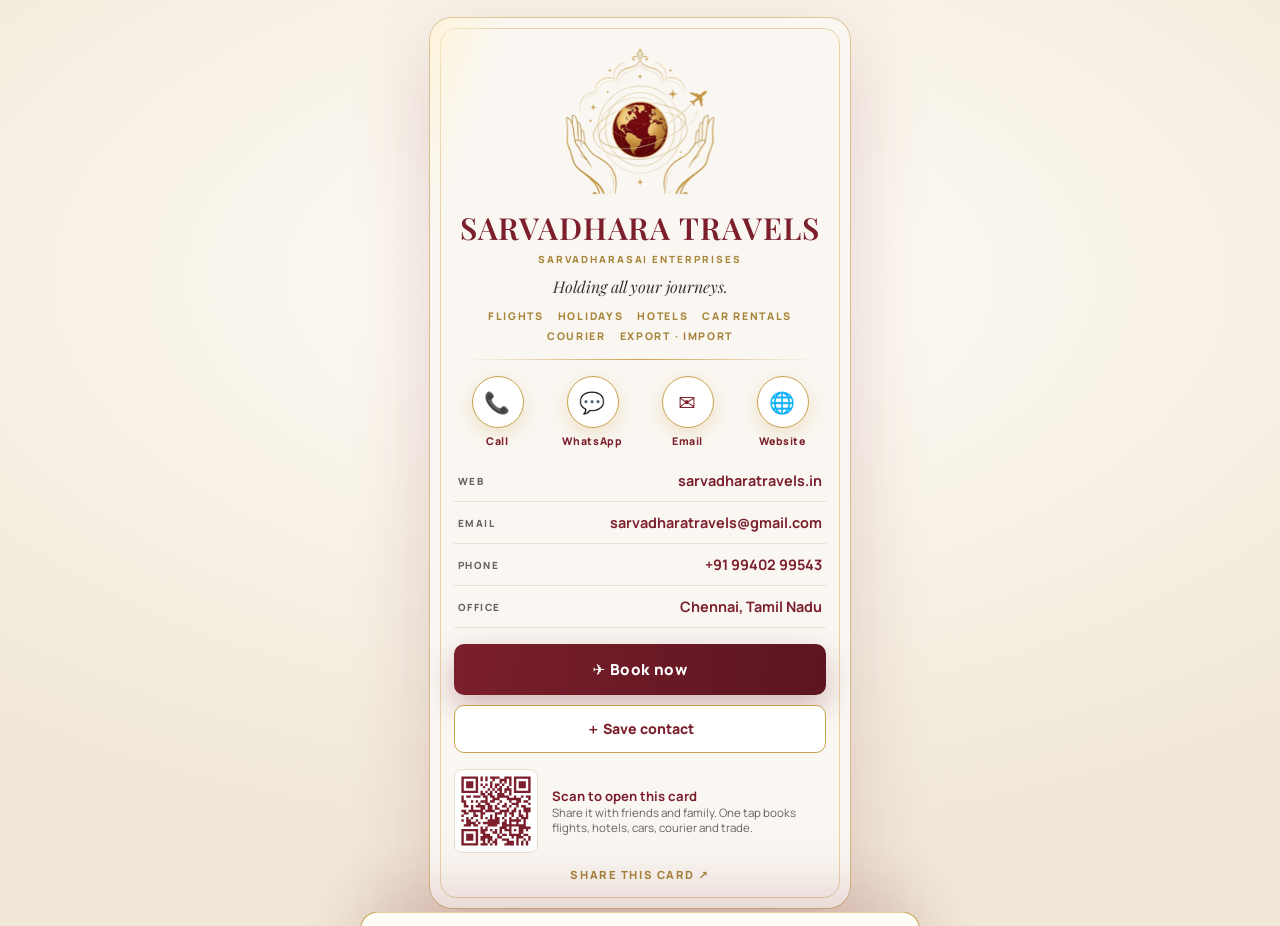
==== card/index.html @ 2642c985 "Live e-card at /card: tap to call/WhatsApp/email/web, save contact, Book now picker, QR, share" ====
<!doctype html><html lang="en"><head><meta charset="utf-8"><meta name="viewport" content="width=device-width,initial-scale=1,viewport-fit=cover">
<title>Sarvadhara Travels · e-Card</title><meta name="description" content="Sarvadhara Travels digital card: flights, holidays, hotels, car rentals, courier and export-import. Tap to call, WhatsApp or book.">
<meta property="og:title" content="Sarvadhara Travels · e-Card"><meta property="og:description" content="Tap to call, WhatsApp, save contact or book flights, hotels, cars, courier and trade."><meta property="og:image" content="https://sarvadharatravels.in/logo-512.png"><meta property="og:url" content="https://sarvadharatravels.in/card/"><meta name="theme-color" content="#7A1F2B">
<link rel="icon" href="/favicon.ico"><link rel="canonical" href="https://sarvadharatravels.in/card/">
<link href="https://fonts.googleapis.com/css2?family=Playfair+Display:ital,wght@0,600;1,500&family=Manrope:wght@500;600;700;800&display=swap" rel="stylesheet">
<style>
:root{--cream:#faf7f2;--maroon:#7A1F2B;--gold:#c9a24d;--gold-bright:#e0c06a;--gold-deep:#a6853a;--ink:#1a1214;--ink-soft:#3d3336;--muted:#6a6064;--line:#e8dfd0;--font:"Manrope",system-ui,sans-serif;--display:"Playfair Display",Georgia,serif}
*{box-sizing:border-box;margin:0;padding:0}body{min-height:100vh;display:grid;place-items:center;background:radial-gradient(80% 60% at 50% 30%,#fffdf8,#f1e8d8);font-family:var(--font);color:var(--ink);padding:18px}
.card{position:relative;width:min(420px,100%);background:var(--cream);border-radius:22px;padding:30px 24px 24px;text-align:center;box-shadow:0 30px 80px rgba(122,31,43,.18),0 0 0 1px rgba(201,162,77,.5);overflow:hidden;animation:rise .9s cubic-bezier(.2,.8,.2,1) both}
.card:before{content:"";position:absolute;inset:10px;border:1px solid rgba(201,162,77,.45);border-radius:16px;pointer-events:none}
.card:after{content:"";position:absolute;top:-50%;left:-60%;width:40%;height:200%;background:linear-gradient(90deg,transparent,rgba(255,243,207,.7),transparent);transform:rotate(20deg);animation:shine 5s 1.5s infinite;pointer-events:none}
@keyframes shine{0%{left:-60%}30%,100%{left:130%}}@keyframes rise{from{opacity:0;transform:translateY(30px) scale(.97)}}
.logo{width:150px;animation:float 5s ease-in-out infinite}@keyframes float{50%{transform:translateY(-6px)}}
h1{font-family:var(--display);font-weight:600;color:var(--maroon);font-size:1.9rem;letter-spacing:.04em;margin-top:6px}
.sub{color:var(--gold-deep);font-weight:800;letter-spacing:.2em;font-size:.62rem;text-transform:uppercase;margin-top:4px}
.tag{font-family:var(--display);font-style:italic;color:var(--ink-soft);margin:10px 0 2px}
.svcs{display:flex;flex-wrap:wrap;justify-content:center;gap:6px 14px;margin:12px 0 4px;color:var(--gold-deep);font-weight:800;font-size:.66rem;letter-spacing:.16em;text-transform:uppercase}
.rule{height:1px;margin:16px 10px;background:linear-gradient(90deg,transparent,var(--gold),transparent)}
.acts{display:grid;grid-template-columns:repeat(4,1fr);gap:8px}
.acts a{display:flex;flex-direction:column;align-items:center;gap:6px;text-decoration:none;color:var(--maroon);font-weight:800;font-size:.66rem;letter-spacing:.06em}
.acts i{width:52px;height:52px;border-radius:50%;display:grid;place-items:center;font-style:normal;font-size:1.3rem;background:#fff;border:1px solid var(--gold);box-shadow:0 6px 18px rgba(201,162,77,.25);transition:.25s}.acts a:hover i{background:var(--maroon);transform:translateY(-3px)}
.line{display:flex;justify-content:space-between;align-items:center;gap:10px;padding:11px 4px;border-bottom:1px solid var(--line);text-decoration:none;color:var(--ink);font-weight:700;font-size:.9rem}.line span{color:var(--muted);font-size:.62rem;letter-spacing:.14em;text-transform:uppercase;font-weight:800}.line b{color:var(--maroon)}
.book{display:block;width:100%;margin-top:16px;padding:15px;border:0;border-radius:10px;background:linear-gradient(100deg,#7A1F2B,#5c1520);color:#fff;font:800 .95rem var(--font);letter-spacing:.04em;cursor:pointer;box-shadow:0 12px 30px rgba(122,31,43,.3)}
.pick{display:none;margin-top:12px}.pick.on{display:block;animation:rise .5s both}
.save{display:block;margin-top:10px;padding:13px;border:1px solid var(--gold);border-radius:10px;color:var(--maroon);font-weight:800;text-decoration:none;font-size:.88rem;background:#fff}
.qr{display:flex;align-items:center;gap:14px;margin-top:16px;text-align:left;font-size:.72rem;color:var(--muted)}.qr img{width:84px;height:84px;background:#fff;padding:4px;border-radius:8px;border:1px solid var(--line)}.qr b{display:block;color:var(--maroon);font-size:.82rem}
.share{background:none;border:0;color:var(--gold-deep);font:800 .7rem var(--font);letter-spacing:.14em;text-transform:uppercase;margin-top:14px;cursor:pointer}
.in>*{opacity:0;animation:up .7s cubic-bezier(.2,.8,.2,1) forwards}@keyframes up{from{opacity:0;transform:translateY(16px)}to{opacity:1;transform:none}}
.bk-chips{display:flex;flex-wrap:wrap;justify-content:center;gap:8px}.bk-chips button{border:1px solid var(--gold);background:rgba(255,255,255,.82);backdrop-filter:blur(6px);color:var(--maroon);font:700 .8rem var(--font);padding:10px 15px;border-radius:40px;cursor:pointer;transition:.25s}.bk-chips button:hover,.bk-chips button.on{background:var(--maroon);color:#fff;border-color:var(--maroon)}
.bk-sheet{position:fixed;left:50%;bottom:0;transform:translate(-50%,105%);width:min(560px,100%);z-index:28;background:#fffdf8;border:1px solid var(--gold);border-bottom:0;border-radius:18px 18px 0 0;box-shadow:0 -20px 60px rgba(122,31,43,.18);padding:20px 20px 24px;transition:transform .55s cubic-bezier(.2,.8,.2,1);text-align:left}
body.bk-open .bk-sheet{transform:translate(-50%,0)}@media(max-width:820px){.bk-sheet{padding-bottom:74px}}.bk-sheet h3{font-family:var(--display);color:var(--maroon);font-size:1.5rem;font-weight:600;margin-bottom:12px}.bk-x{position:absolute;right:14px;top:12px;border:0;background:none;font-size:1.5rem;color:var(--muted);cursor:pointer}
.bk-g{display:grid;grid-template-columns:1fr 1fr;gap:10px}.bk-g label{font-size:.6rem;letter-spacing:.12em;text-transform:uppercase;color:var(--muted);font-weight:800}.bk-g input,.bk-g select{display:block;width:100%;margin-top:3px;border:0;border-bottom:1px solid var(--line);background:transparent;font:600 .92rem var(--font);color:var(--ink);padding:6px 0;outline:none}.bk-g input:focus{border-color:var(--gold)}.bk-g .w2{grid-column:1/-1}
.bk-send{width:100%;margin-top:16px;padding:13px;border:0;border-radius:6px;background:var(--maroon);color:#fff;font:700 .9rem var(--font);cursor:pointer}.bk-note{font-size:.72rem;color:var(--muted);margin-top:8px;text-align:center}.bk-note a{color:var(--maroon);font-weight:700}

.bk-chips button{font-size:.74rem;padding:8px 11px}
</style></head><body>
<main class="card in" id="card">
<img class="logo" src="../3d/img/logo-emblem-t.png" alt="Sarvadhara Travels">
<h1>SARVADHARA TRAVELS</h1><p class="sub">SarvadharaSai Enterprises</p>
<p class="tag">Holding all your journeys.</p>
<div class="svcs"><span>Flights</span><span>Holidays</span><span>Hotels</span><span>Car Rentals</span><span>Courier</span><span>Export · Import</span></div>
<div class="rule"></div>
<div class="acts"><a href="tel:+919940299543"><i>📞</i>Call</a><a href="https://wa.me/919940299543?text=Hello%20Sarvadhara%20Travels"><i>💬</i>WhatsApp</a><a href="mailto:sarvadharatravels@gmail.com"><i>✉️</i>Email</a><a href="https://sarvadharatravels.in/"><i>🌐</i>Website</a></div>
<div style="margin-top:12px"><a class="line" href="https://sarvadharatravels.in/"><span>Web</span><b>sarvadharatravels.in</b></a><a class="line" href="mailto:sarvadharatravels@gmail.com"><span>Email</span><b>sarvadharatravels@gmail.com</b></a><a class="line" href="tel:+919940299543"><span>Phone</span><b>+91 99402 99543</b></a><div class="line"><span>Office</span><b>Chennai, Tamil Nadu</b></div></div>
<button class="book" id="bookBtn">✈ Book now</button>
<div class="pick" id="pick"><div class="bk-chips" id="bkChips"><button data-k="flight">✈ Flights</button><button data-k="holiday">🌴 Holidays</button><button data-k="hotel">🏨 Hotels</button><button data-k="car">🚘 Car Rental</button><button data-k="visa">🛂 Passport &amp; Visa</button><button data-k="courier">📦 Courier</button><button data-k="trade">🚢 Export · Import</button></div></div>
<a class="save" href="sarvadhara.vcf" download>＋ Save contact</a>
<div class="qr"><img src="qr.svg" alt="QR code to this card"><div><b>Scan to open this card</b>Share it with friends and family. One tap books flights, hotels, cars, courier and trade.</div></div>
<button class="share" id="share">Share this card ↗</button>
</main>
<div class="bk-sheet" id="bkSheet" role="dialog" aria-label="Booking"><button class="bk-x" id="bkX" aria-label="Close">×</button><h3 id="bkH">Book</h3><form id="bkF" action="https://formsubmit.co/sarvadharatravels@gmail.com" method="POST"><input type="hidden" name="_subject" id="bkSub" value="New booking request - Sarvadhara"><input type="hidden" name="_captcha" value="false"><input type="hidden" name="_template" value="table"><input type="hidden" name="service" id="bkSvc"><input type="text" name="_honey" style="display:none" tabindex="-1" autocomplete="off"><div class="bk-g" id="bkG"></div><div class="bk-g" style="margin-top:10px"><label>Your name<input name="name" required autocomplete="name"></label><label>Phone / WhatsApp<input name="phone" type="tel" required autocomplete="tel"></label></div><button class="bk-send" type="submit">Send booking request</button><p class="bk-note">Our desk confirms the best price on WhatsApp or a call · <a href="https://wa.me/919940299543">WhatsApp now</a></p></form></div>
<script>
(()=>{const F={flight:['Flight booking',[['From','from','Chennai'],['To','to','Dubai'],['Travel date','date','','date'],['Passengers','passengers','1','number']]],
holiday:['Holidays & Tours',[['Destination','tour_destination','Kerala, Dubai, Singapore…','','w2'],['Start date','tour_start','','date'],['Travellers','tour_pax','2','number']]],
hotel:['Hotel booking',[['City / hotel','hotel_city','Where to stay','','w2'],['Check-in','checkin','','date'],['Nights','nights','2','number'],['Guests','guests','2','number'],['Rooms','rooms','1','number']]],
car:['Car rental',[['Pickup','pickup','Chennai Airport'],['Drop','drop','Destination'],['Date','date','','date'],['Car type','car_type','Sedan / SUV / Innova']]],
visa:['Passport & Visa assistance',[['Service','doc_service','Visa for UAE, passport renewal…','','w2'],['Applicants','doc_applicants','1','number'],['City','doc_city','Chennai']]],
trade:['Export · Import enquiry',[['Product','trade_product','Spices, textiles…','','w2'],['Destination country','trade_destination','UAE, USA…'],['Quantity','trade_qty','e.g. 500 kg']]]};
const $=i=>document.getElementById(i),B=document.body;
document.getElementById('bkChips').addEventListener('click',e=>{const b=e.target.closest('button');if(!b)return;const k=b.dataset.k;
 if(k==='courier'){location.href='../courier.html#book';return}if(k==='trade'&&false)return;
 document.querySelectorAll('#bkChips button').forEach(x=>x.classList.toggle('on',x===b));const [t,fs]=F[k];$('bkH').textContent=t;$('bkSvc').value=t;$('bkSub').value='New booking request - '+t;
 $('bkG').innerHTML=fs.map(([l,n,ph,ty,c])=>'<label'+(c?' class="'+c+'"':'')+'>'+l+'<input name="'+n+'" '+(ty?'type="'+ty+'" ':'')+(ty==='number'?'min="1" value="'+ph+'"':'placeholder="'+ph+'"')+'></label>').join('');
 B.classList.add('bk-open')});
$('bkX').addEventListener('click',()=>{B.classList.remove('bk-open');document.querySelectorAll('#bkChips button').forEach(x=>x.classList.remove('on'))});
})();
</script>
<script>
document.querySelectorAll('#card>*').forEach((e,i)=>e.style.animationDelay=(.15+i*.12)+'s');
document.getElementById('bookBtn').onclick=()=>document.getElementById('pick').classList.toggle('on');
document.getElementById('share').onclick=async()=>{const d={title:'Sarvadhara Travels',text:'Flights, holidays, hotels, cars, courier & trade — Sarvadhara Travels',url:'https://sarvadharatravels.in/card/'};if(navigator.share){try{await navigator.share(d)}catch(e){}}else{location.href='https://wa.me/?text='+encodeURIComponent(d.text+' '+d.url)}};
</script></body></html>
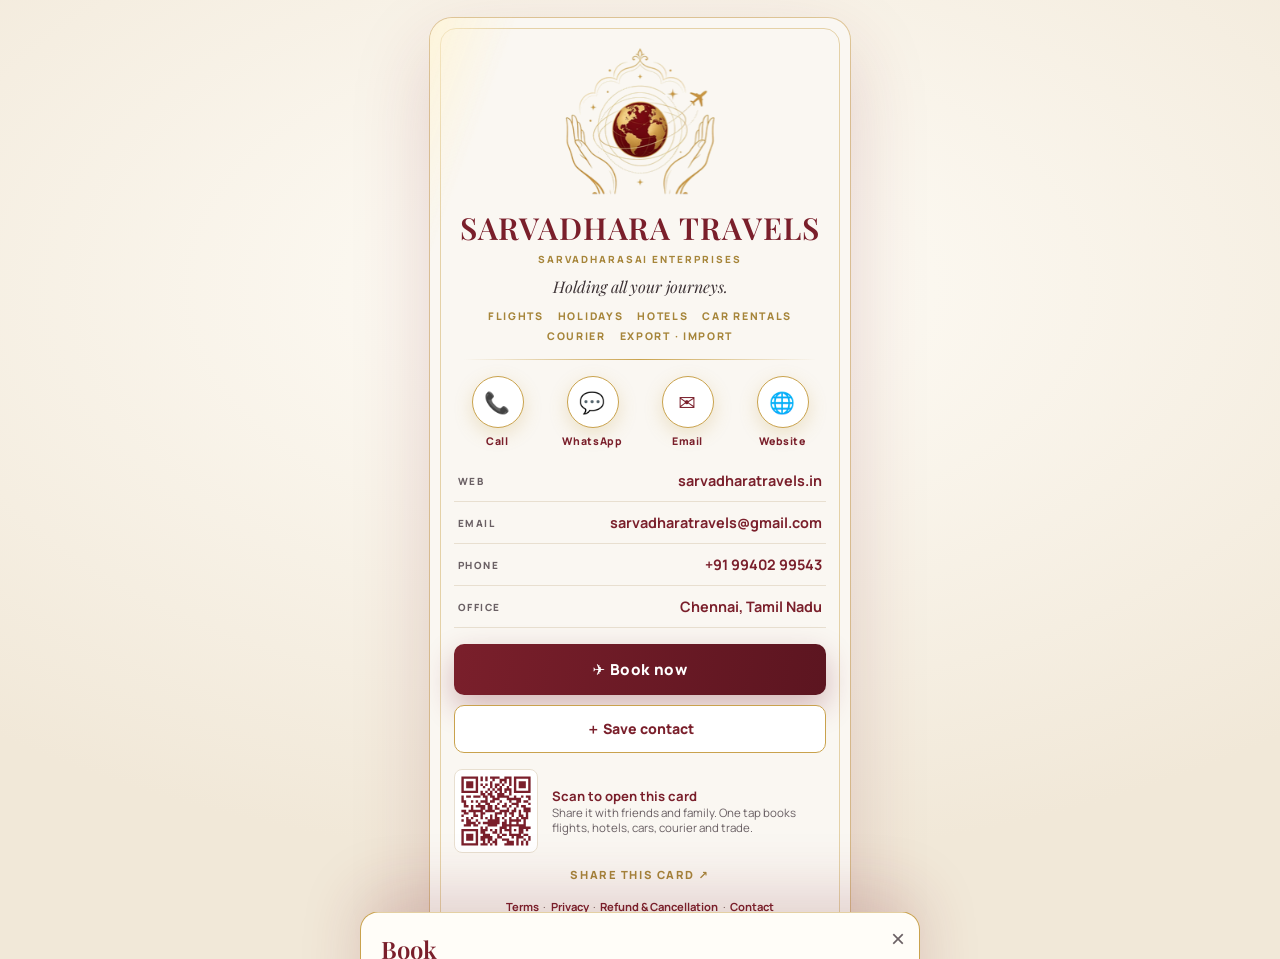
==== commit 9675b211: "Add Privacy, Refund & Cancellation and Contact pages for payment-gateway onboarding Link Terms, Priv" ====
--- a/card/index.html
+++ b/card/index.html
@@ -1,6 +1,6 @@
 <!doctype html><html lang="en"><head><meta charset="utf-8"><meta name="viewport" content="width=device-width,initial-scale=1,viewport-fit=cover">
 <title>Sarvadhara Travels · e-Card</title><meta name="description" content="Sarvadhara Travels digital card: flights, holidays, hotels, car rentals, courier and export-import. Tap to call, WhatsApp or book.">
-<meta property="og:title" content="Sarvadhara Travels · e-Card"><meta property="og:description" content="Tap to call, WhatsApp, save contact or book flights, hotels, cars, courier and trade."><meta property="og:image" content="https://sarvadharatravels.in/logo-512.png"><meta property="og:url" content="https://sarvadharatravels.in/card/"><meta name="theme-color" content="#7A1F2B">
+<meta property="og:title" content="Sarvadhara Travels · e-Card"><meta property="og:description" content="Tap to call, WhatsApp, save contact or book flights, hotels, cars, courier and trade."><meta property="og:image" content="https://sarvadharatravels.in/card/og-card.jpg"><meta property="og:image:width" content="1200"><meta property="og:image:height" content="630"><meta name="twitter:card" content="summary_large_image"><meta property="og:url" content="https://sarvadharatravels.in/card/"><meta name="theme-color" content="#7A1F2B">
 <link rel="icon" href="/favicon.ico"><link rel="canonical" href="https://sarvadharatravels.in/card/">
 <link href="https://fonts.googleapis.com/css2?family=Playfair+Display:ital,wght@0,600;1,500&family=Manrope:wght@500;600;700;800&display=swap" rel="stylesheet">
 <style>
@@ -33,7 +33,7 @@
 .bk-send{width:100%;margin-top:16px;padding:13px;border:0;border-radius:6px;background:var(--maroon);color:#fff;font:700 .9rem var(--font);cursor:pointer}.bk-note{font-size:.72rem;color:var(--muted);margin-top:8px;text-align:center}.bk-note a{color:var(--maroon);font-weight:700}
 
 .bk-chips button{font-size:.74rem;padding:8px 11px}
-</style></head><body>
+.card-legal{margin-top:14px;font-size:.7rem;line-height:1.65;color:#6b5a54}.card-legal a{color:#7A1F2B;font-weight:700;text-decoration:none;margin:0 .15rem}.card-legal a:hover{text-decoration:underline}</style></head><body>
 <main class="card in" id="card">
 <img class="logo" src="../3d/img/logo-emblem-t.png" alt="Sarvadhara Travels">
 <h1>SARVADHARA TRAVELS</h1><p class="sub">SarvadharaSai Enterprises</p>
@@ -47,6 +47,7 @@
 <a class="save" href="sarvadhara.vcf" download>＋ Save contact</a>
 <div class="qr"><img src="qr.svg" alt="QR code to this card"><div><b>Scan to open this card</b>Share it with friends and family. One tap books flights, hotels, cars, courier and trade.</div></div>
 <button class="share" id="share">Share this card ↗</button>
+<p class="card-legal"><a href="../terms.html">Terms</a> · <a href="../privacy.html">Privacy</a> · <a href="../refund.html">Refund &amp; Cancellation</a> · <a href="../contact.html">Contact</a></p>
 </main>
 <div class="bk-sheet" id="bkSheet" role="dialog" aria-label="Booking"><button class="bk-x" id="bkX" aria-label="Close">×</button><h3 id="bkH">Book</h3><form id="bkF" action="https://formsubmit.co/sarvadharatravels@gmail.com" method="POST"><input type="hidden" name="_subject" id="bkSub" value="New booking request - Sarvadhara"><input type="hidden" name="_captcha" value="false"><input type="hidden" name="_template" value="table"><input type="hidden" name="service" id="bkSvc"><input type="text" name="_honey" style="display:none" tabindex="-1" autocomplete="off"><div class="bk-g" id="bkG"></div><div class="bk-g" style="margin-top:10px"><label>Your name<input name="name" required autocomplete="name"></label><label>Phone / WhatsApp<input name="phone" type="tel" required autocomplete="tel"></label></div><button class="bk-send" type="submit">Send booking request</button><p class="bk-note">Our desk confirms the best price on WhatsApp or a call · <a href="https://wa.me/919940299543">WhatsApp now</a></p></form></div>
 <script>
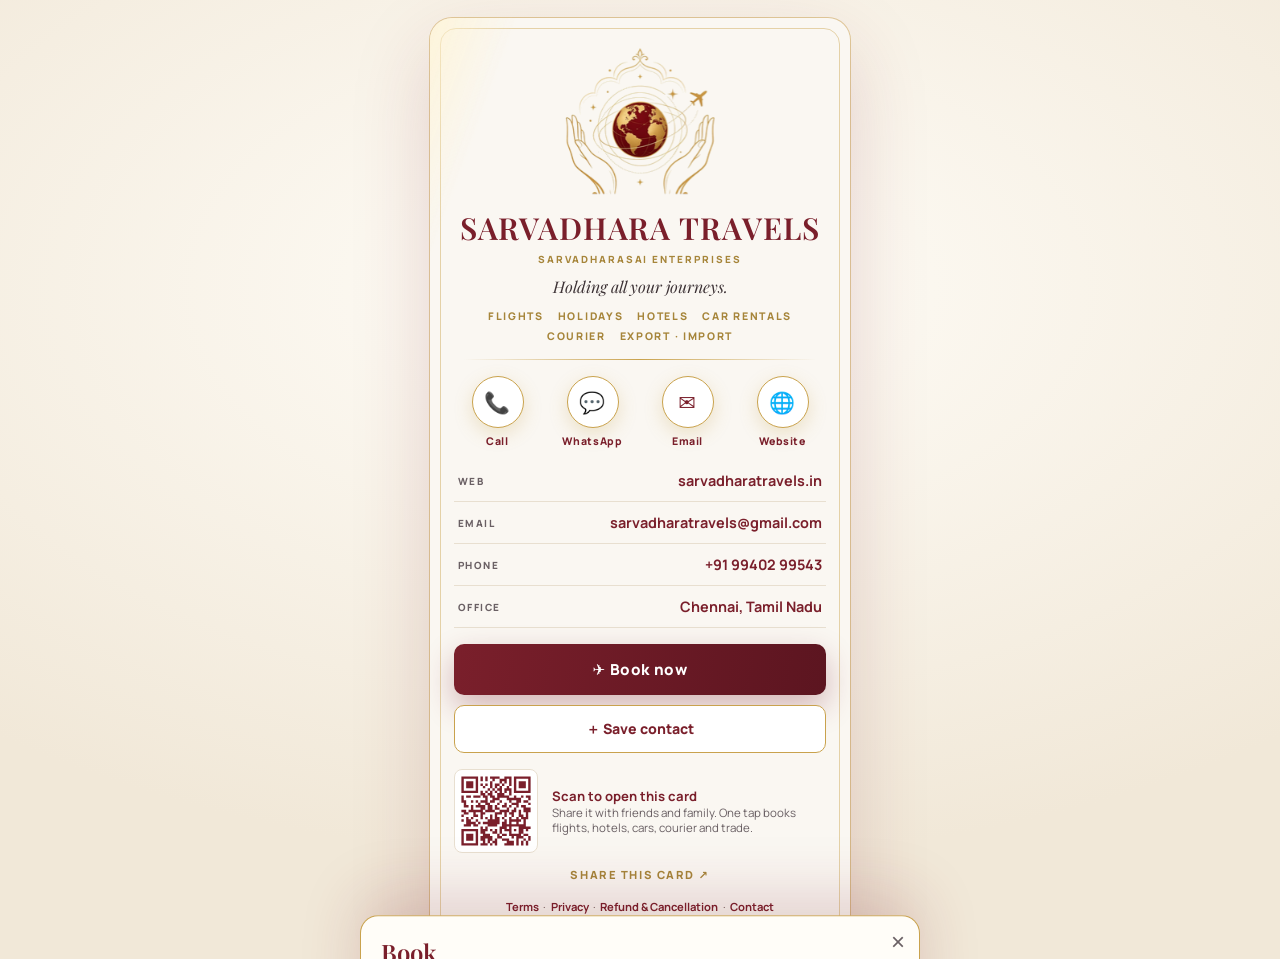
==== commit a241ac69: "Strengthen Terms: Passenger Names section and broader agency protections Keep all previously agreed " ====
--- a/card/index.html
+++ b/card/index.html
@@ -30,7 +30,7 @@
 .bk-sheet{position:fixed;left:50%;bottom:0;transform:translate(-50%,105%);width:min(560px,100%);z-index:28;background:#fffdf8;border:1px solid var(--gold);border-bottom:0;border-radius:18px 18px 0 0;box-shadow:0 -20px 60px rgba(122,31,43,.18);padding:20px 20px 24px;transition:transform .55s cubic-bezier(.2,.8,.2,1);text-align:left}
 body.bk-open .bk-sheet{transform:translate(-50%,0)}@media(max-width:820px){.bk-sheet{padding-bottom:74px}}.bk-sheet h3{font-family:var(--display);color:var(--maroon);font-size:1.5rem;font-weight:600;margin-bottom:12px}.bk-x{position:absolute;right:14px;top:12px;border:0;background:none;font-size:1.5rem;color:var(--muted);cursor:pointer}
 .bk-g{display:grid;grid-template-columns:1fr 1fr;gap:10px}.bk-g label{font-size:.6rem;letter-spacing:.12em;text-transform:uppercase;color:var(--muted);font-weight:800}.bk-g input,.bk-g select{display:block;width:100%;margin-top:3px;border:0;border-bottom:1px solid var(--line);background:transparent;font:600 .92rem var(--font);color:var(--ink);padding:6px 0;outline:none}.bk-g input:focus{border-color:var(--gold)}.bk-g .w2{grid-column:1/-1}
-.bk-send{width:100%;margin-top:16px;padding:13px;border:0;border-radius:6px;background:var(--maroon);color:#fff;font:700 .9rem var(--font);cursor:pointer}.bk-note{font-size:.72rem;color:var(--muted);margin-top:8px;text-align:center}.bk-note a{color:var(--maroon);font-weight:700}
+.bk-send{width:100%;margin-top:16px;padding:13px;border:0;border-radius:6px;background:var(--maroon);color:#fff;font:700 .9rem var(--font);cursor:pointer}.bk-sheet{max-height:min(92dvh,100%);overflow:auto}.bk-note{font-size:.72rem;color:var(--muted);margin-top:8px;text-align:center;line-height:1.55;max-width:100%}.bk-note a{color:var(--maroon);font-weight:700}
 
 .bk-chips button{font-size:.74rem;padding:8px 11px}
 .card-legal{margin-top:14px;font-size:.7rem;line-height:1.65;color:#6b5a54}.card-legal a{color:#7A1F2B;font-weight:700;text-decoration:none;margin:0 .15rem}.card-legal a:hover{text-decoration:underline}</style></head><body>
@@ -49,7 +49,8 @@
 <button class="share" id="share">Share this card ↗</button>
 <p class="card-legal"><a href="../terms.html">Terms</a> · <a href="../privacy.html">Privacy</a> · <a href="../refund.html">Refund &amp; Cancellation</a> · <a href="../contact.html">Contact</a></p>
 </main>
-<div class="bk-sheet" id="bkSheet" role="dialog" aria-label="Booking"><button class="bk-x" id="bkX" aria-label="Close">×</button><h3 id="bkH">Book</h3><form id="bkF" action="https://formsubmit.co/sarvadharatravels@gmail.com" method="POST"><input type="hidden" name="_subject" id="bkSub" value="New booking request - Sarvadhara"><input type="hidden" name="_captcha" value="false"><input type="hidden" name="_template" value="table"><input type="hidden" name="service" id="bkSvc"><input type="text" name="_honey" style="display:none" tabindex="-1" autocomplete="off"><div class="bk-g" id="bkG"></div><div class="bk-g" style="margin-top:10px"><label>Your name<input name="name" required autocomplete="name"></label><label>Phone / WhatsApp<input name="phone" type="tel" required autocomplete="tel"></label></div><button class="bk-send" type="submit">Send booking request</button><p class="bk-note">Our desk confirms the best price on WhatsApp or a call · <a href="https://wa.me/919940299543">WhatsApp now</a></p></form></div>
+<div class="bk-sheet" id="bkSheet" role="dialog" aria-label="Booking"><button class="bk-x" id="bkX" aria-label="Close">×</button><h3 id="bkH">Book</h3><form id="bkF" action="https://formsubmit.co/sarvadharatravels@gmail.com" method="POST"><input type="hidden" name="_subject" id="bkSub" value="New booking request - Sarvadhara"><input type="hidden" name="_captcha" value="false"><input type="hidden" name="_template" value="table"><input type="hidden" name="service" id="bkSvc"><input type="text" name="_honey" style="display:none" tabindex="-1" autocomplete="off"><div class="bk-g" id="bkG"></div><div class="bk-g" style="margin-top:10px"><label>Your name<input name="name" required autocomplete="name"></label><label>Phone / WhatsApp<input name="phone" type="tel" required autocomplete="tel"></label></div><button class="bk-send" type="submit">Send booking request</button><p class="bk-note">Our desk confirms the best price on WhatsApp or a call · <a href="https://wa.me/919940299543">WhatsApp now</a></p>
+<p class="bk-note">When you book a ticket, enter names exactly as on the passport or government ID, and check the airline’s policy on long surnames and first names. These <a href="../terms.html#sec-names">Terms and Conditions</a> include this requirement.</p></form></div>
 <script>
 (()=>{const F={flight:['Flight booking',[['From','from','Chennai'],['To','to','Dubai'],['Travel date','date','','date'],['Passengers','passengers','1','number']]],
 holiday:['Holidays & Tours',[['Destination','tour_destination','Kerala, Dubai, Singapore…','','w2'],['Start date','tour_start','','date'],['Travellers','tour_pax','2','number']]],
